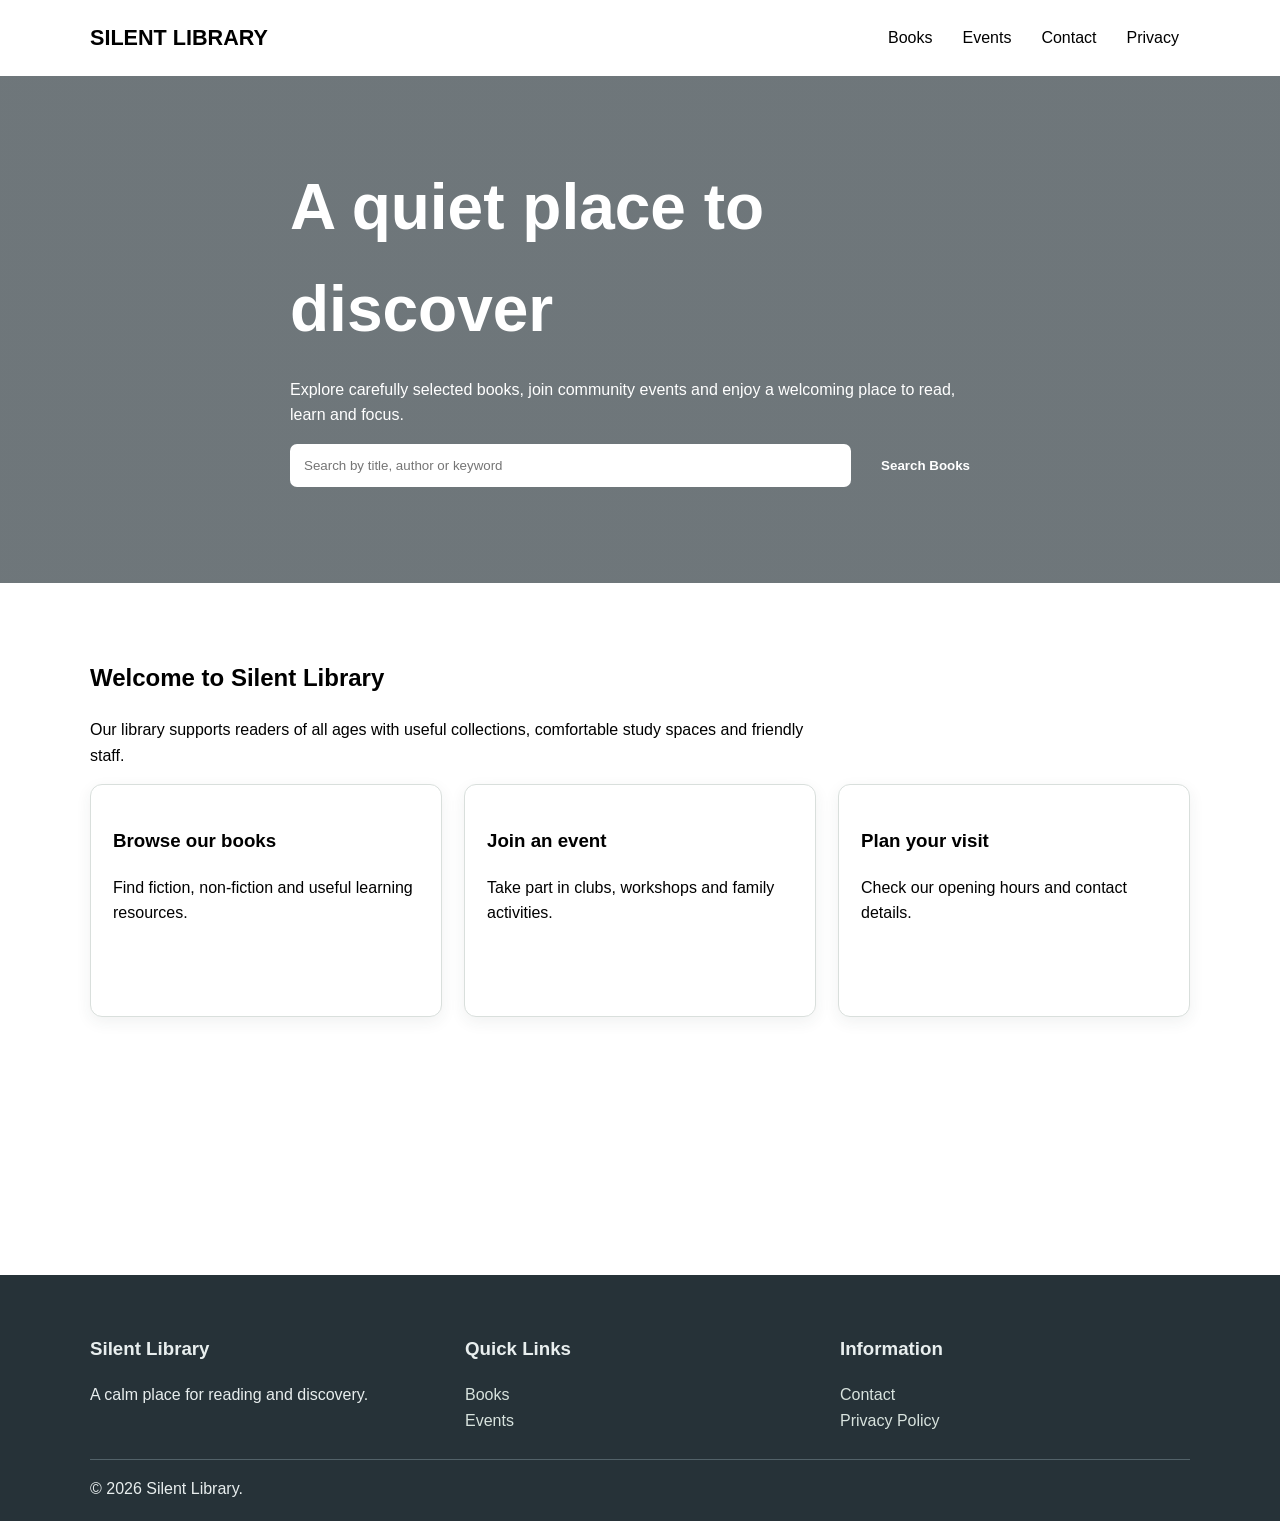
==== index.html @ c0fff782 "First Try" ====
<html lang="en">
<head>
<meta charset="UTF-8">
<meta name="viewport" content="width=device-width,initial-scale=1">
<title>Silent Library | Home</title>
<link rel="stylesheet" href="styles.css">
</head>
<body>
<header class="navbar"><div class="container nav-wrap">
<a class="logo" href="index.html">SILENT LIBRARY</a><nav class="nav-links"><a class="active" href="index.html">Home</a><a href="books.html">Books</a><a href="events.html">Events</a><a href="contact.html">Contact</a><a href="privacy.html">Privacy</a></nav>
</div></header><main><section class="hero"><div class="container">
<h1>A quiet place to discover</h1>
<p>Explore carefully selected books, join community events and enjoy a welcoming place to read, learn and focus.</p>
<form class="search" action="books.html">
<input type="search" placeholder="Search by title, author or keyword"><button class="button gold">Search Books</button>
</form>
</div></section><section class="section"><div class="container">
<h2>Welcome to Silent Library</h2>
<p class="intro">Our library supports readers of all ages with useful collections, comfortable study spaces and friendly staff.</p>
<div class="grid">
<article class="card"><div class="card-body">
<h3>Browse our books</h3>
<p>Find fiction, non-fiction and useful learning resources.</p>
<a class="button" href="books.html">View Books</a>
</div></article><article class="card"><div class="card-body">
<h3>Join an event</h3>
<p>Take part in clubs, workshops and family activities.</p>
<a class="button" href="events.html">See Events</a>
</div></article><article class="card"><div class="card-body">
<h3>Plan your visit</h3>
<p>Check our opening hours and contact details.</p>
<a class="button" href="contact.html">Contact Us</a>
</div></article>
</div>
</div></section><section class="info"><div class="container info-grid">
<div>
<h3>Opening Hours</h3>
<p>Mon-Fri: 9am-8pm<br>Sat-Sun: 10am-6pm</p>
</div>
<div>
<h3>Location</h3>
<p>12 Reading Lane<br>Singapore 238801</p>
</div>
<div>
<h3>Need Help?</h3>
<p>+65 6123 4567<br>hello@silentlibrary.sg</p>
</div>
</div></section></main><footer><div class="container footer-grid">
<div>
<h3>Silent Library</h3>
<p>A calm place for reading and discovery.</p>
</div>
<div>
<h3>Quick Links</h3>
<a href="books.html">Books</a><a href="events.html">Events</a>
</div>
<div>
<h3>Information</h3>
<a href="contact.html">Contact</a><a href="privacy.html">Privacy Policy</a>
</div>
</div>
<div class="container copyright">© 2026 Silent Library.</div></footer>
</body>
---- styles.css ----
root {
    --green:#597568;
    --dark:#3f584d;
    --cream:#fcfbf7;
    --pale:#e6ece8;
    --gold:#d2aa61;
    --text:#263238
  }
  * {
    box-sizing:border-box
  }
  body {
    margin:0;
    font-family:Arial,sans-serif;
    color:var(--text);
    background:var(--cream);
    line-height:1.6
  }
  .container {
    width:min(1100px,90%);
    margin:auto
  }
  .navbar {
    background:var(--pale);
    border-bottom:2px solid var(--green)
  }
  .nav-wrap {
    min-height:76px;
    display:flex;
    align-items:center;
    justify-content:space-between;
    gap:20px
  }
  .logo {
    color:var(--dark);
    font-size:1.35rem;
    font-weight:bold;
    text-decoration:none
  }
  .nav-links {
    display:flex;
    gap:8px;
    flex-wrap:wrap
  }
  .nav-links a {
    color:var(--text);
    text-decoration:none;
    padding:9px 11px;
    border-radius:6px;
    transition:.25s
  }
  .nav-links a:hover,.nav-links a.active {
    color:white;
    background:var(--green)
  }
  .hero {
    padding:80px 0;
    background:linear-gradient(#263238aa,#263238aa),url('https://images.unsplash.com/photo-1507842217343-583bb7270b66?auto=format&fit=crop&w=1600&q=85') center/cover;
    color:white
  }
  .hero div {
    max-width:700px
  }
  .hero h1 {
    font-size:clamp(2.4rem,6vw,4rem);
    margin:0
  }
  .search {
    display:flex;
    gap:10px
  }
  .search input {
    flex:1;
    padding:14px;
    border:0;
    border-radius:7px
  }
  .button {
    display:inline-block;
    border:0;
    border-radius:7px;
    padding:13px 20px;
    background:var(--green);
    color:white;
    text-decoration:none;
    font-weight:bold;
    cursor:pointer;
    transition:.2s
  }
  .button:hover {
    background:var(--dark);
    transform:translateY(-2px)
  }
  .gold {
    background:var(--gold);
    color:var(--text)
  }
  .section {
    padding:56px 0
  }
  .section h1,.section h2 {
    color:var(--dark)
  }
  .intro {
    max-width:720px
  }
  .grid {
    display:grid;
    grid-template-columns:repeat(3,1fr);
    gap:22px
  }
  .card {
    background:white;
    border:1px solid #d9dfdc;
    border-radius:12px;
    overflow:hidden;
    box-shadow:0 5px 16px #26323812;
    transition:.25s
  }
  .card:hover {
    transform:translateY(-5px)
  }
  .card-body {
    padding:22px
  }
  .cover {
    height:210px;
    display:grid;
    place-items:center;
    padding:24px;
    color:white;
    text-align:center;
    font-size:1.3rem;
    font-weight:bold
  }
  .c1 {
    background:#6f887d
  }
  .c2 {
    background:#9a795f
  }
  .c3 {
    background:#677889
  }
  .c4 {
    background:#807261
  }
  .c5 {
    background:#8a6d73
  }
  .c6 {
    background:#557677
  }
  .tag {
    padding:4px 10px;
    border-radius:20px;
    background:var(--pale);
    color:var(--dark);
    font-size:.85rem;
    font-weight:bold
  }
  .banner {
    padding:50px 0;
    background:var(--green);
    color:white
  }
  .banner h1 {
    margin:0
  }
  .info {
    background:var(--green);
    color:white;
    padding:34px 0
  }
  .info-grid,.footer-grid {
    display:grid;
    grid-template-columns:repeat(3,1fr);
    gap:25px
  }
  .two {
    display:grid;
    grid-template-columns:1.1fr .9fr;
    gap:38px
  }
  .form-group {
    margin-bottom:16px
  }
  label {
    display:block;
    font-weight:bold
  }
  input,textarea {
    width:100%;
    padding:12px;
    border:1px solid #aab6b0;
    border-radius:6px
  }
  textarea {
    min-height:140px
  }
  .contact-box {
    padding:25px;
    background:var(--pale);
    border-radius:10px
  }
  .policy h2 {
    margin-top:30px
  }
  footer {
    background:#263238;
    color:#e8eeee;
    padding:40px 0 20px
  }
  footer a {
    color:#d8e3de;
    text-decoration:none;
    display:block
  }
  .copyright {
    border-top:1px solid #526269;
    padding-top:16px;
    margin-top:25px
  }
  @media(max-width:800px) {
    .nav-wrap {
      flex-direction:column;
      padding:16px 0
    }
    .grid,.info-grid,.footer-grid,.two {
      grid-template-columns:1fr
    }
  }
  @media(max-width:520px) {
    .search {
      flex-direction:column
    }
    .nav-links a {
      font-size:.9rem;
      padding:6px
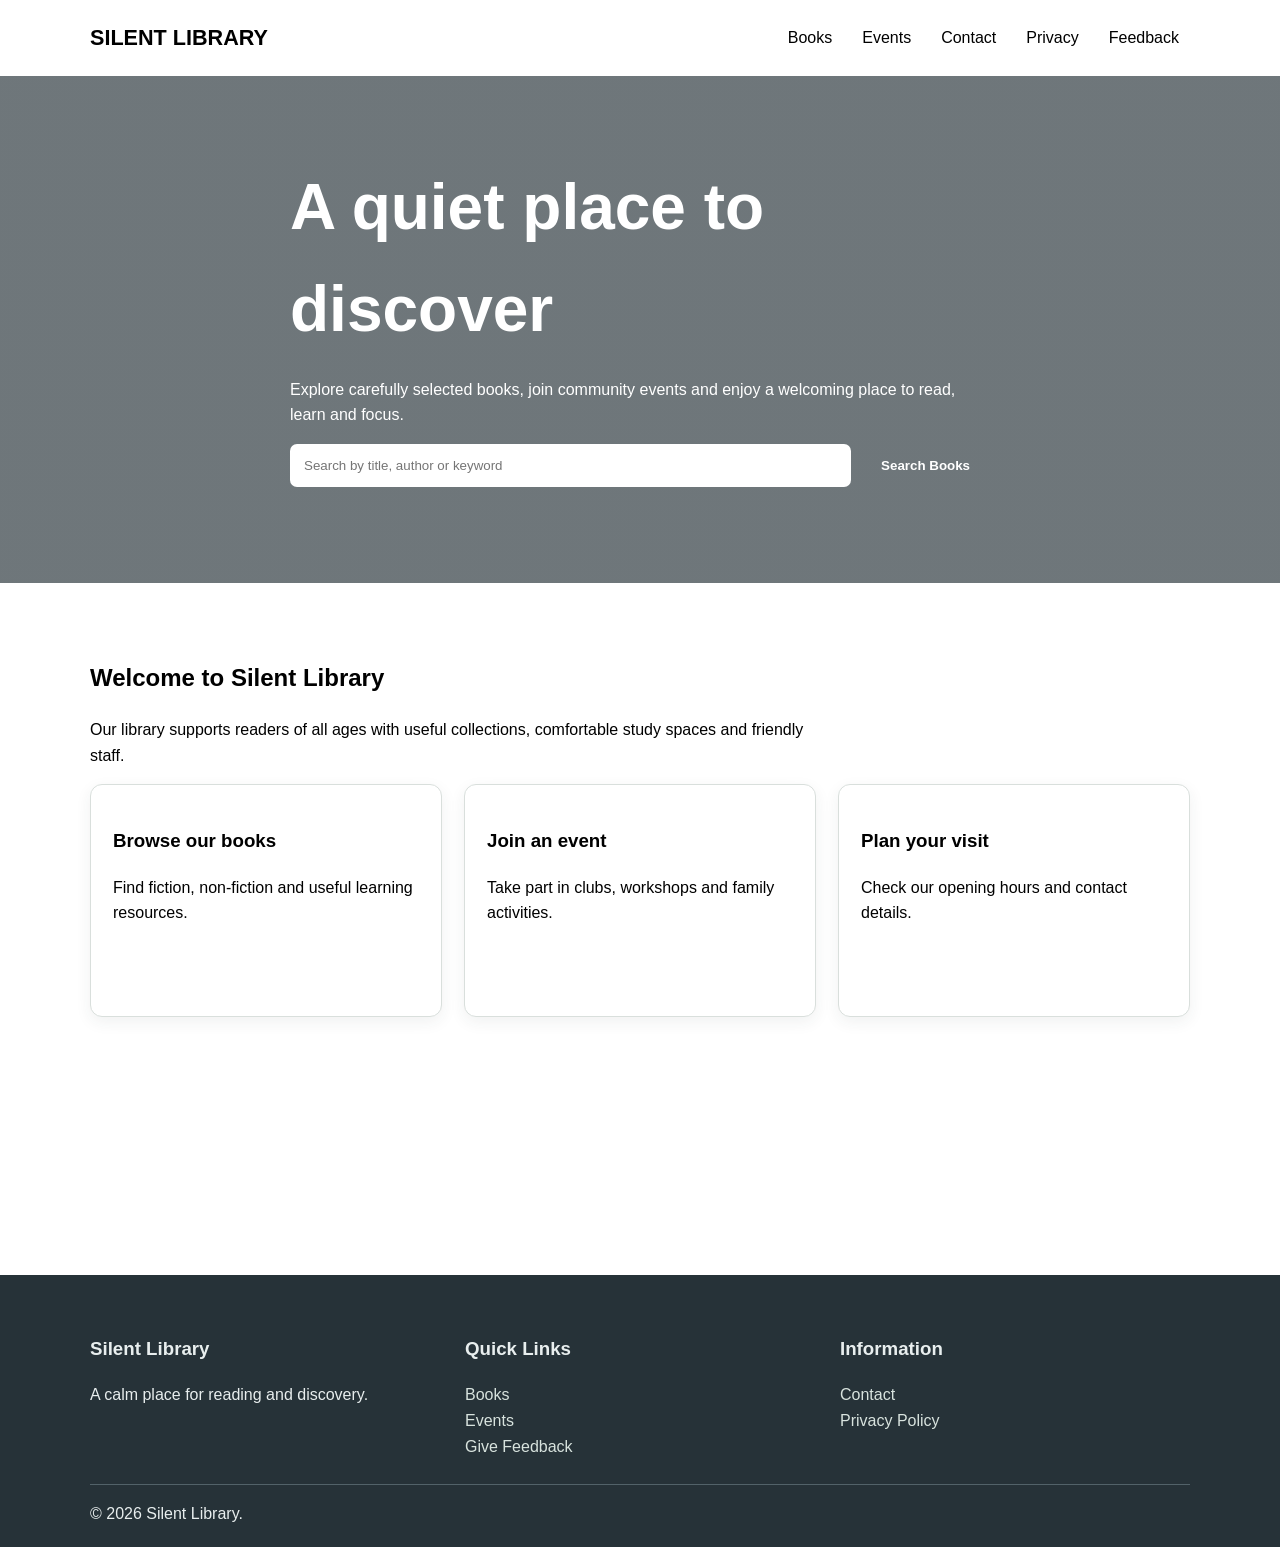
==== commit 6de121f5: "Add files via upload" ====
--- a/index.html
+++ b/index.html
@@ -7,7 +7,7 @@
 </head>
 <body>
 <header class="navbar"><div class="container nav-wrap">
-<a class="logo" href="index.html">SILENT LIBRARY</a><nav class="nav-links"><a class="active" href="index.html">Home</a><a href="books.html">Books</a><a href="events.html">Events</a><a href="contact.html">Contact</a><a href="privacy.html">Privacy</a></nav>
+<a class="logo" href="index.html">SILENT LIBRARY</a><nav class="nav-links"><a class="active" href="index.html">Home</a><a href="books.html">Books</a><a href="events.html">Events</a><a href="contact.html">Contact</a><a href="privacy.html">Privacy</a><a href="https://docs.google.com/forms/d/e/1FAIpQLScF7f4ovNmoWexSdnlmguS6u-5lrMI3MTXSTCQP9__gvdejew/viewform?usp=publish-editor" target="_blank" rel="noopener noreferrer">Feedback</a></nav>
 </div></header><main><section class="hero"><div class="container">
 <h1>A quiet place to discover</h1>
 <p>Explore carefully selected books, join community events and enjoy a welcoming place to read, learn and focus.</p>
@@ -52,7 +52,7 @@
 </div>
 <div>
 <h3>Quick Links</h3>
-<a href="books.html">Books</a><a href="events.html">Events</a>
+<a href="books.html">Books</a><a href="events.html">Events</a><a href="https://docs.google.com/forms/d/e/1FAIpQLScF7f4ovNmoWexSdnlmguS6u-5lrMI3MTXSTCQP9__gvdejew/viewform?usp=publish-editor" target="_blank" rel="noopener noreferrer">Give Feedback</a>
 </div>
 <div>
 <h3>Information</h3>
